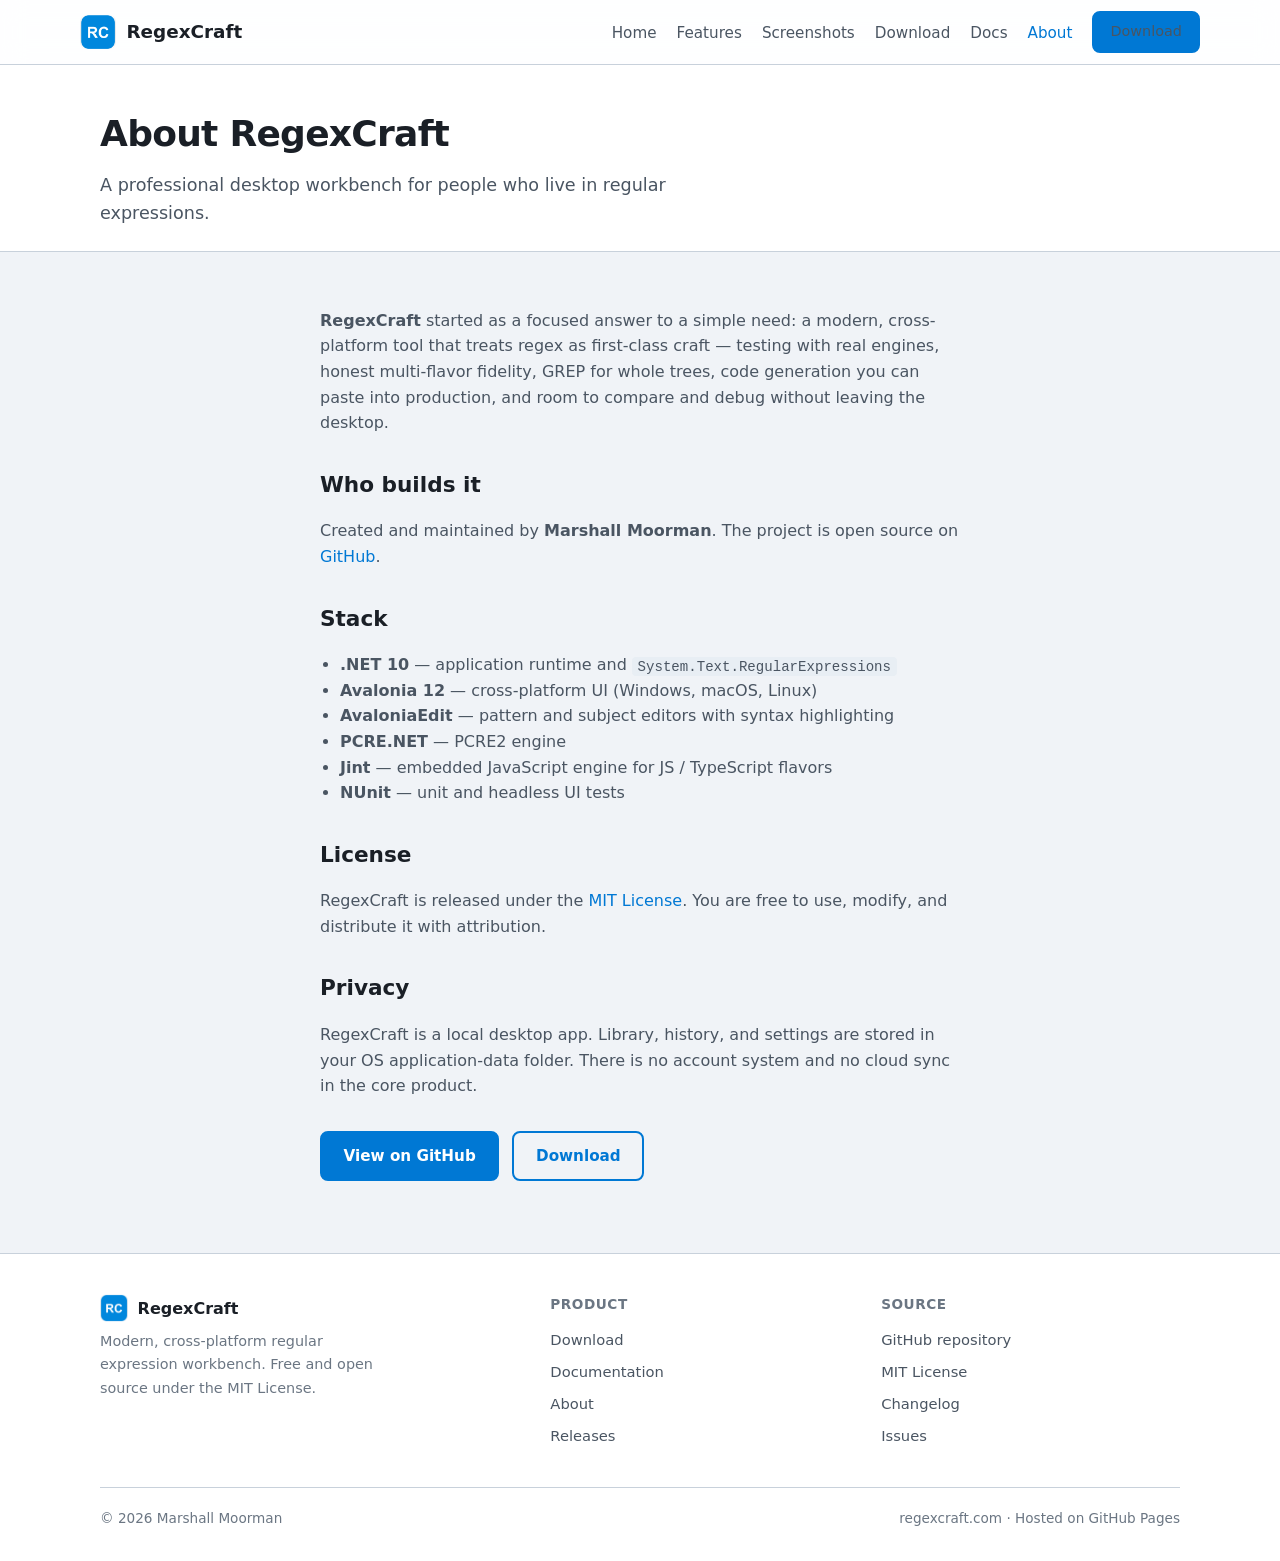
==== website/about.html @ 45ff3987 "Phase 12 complete: regexcraft.com website on GitHub Pages + setup docs Add static site under website" ====
<!DOCTYPE html>
<html lang="en">
<head>
  <meta charset="utf-8" />
  <meta name="viewport" content="width=device-width, initial-scale=1" />
  <title>About — RegexCraft</title>
  <meta name="description" content="About RegexCraft: a modern cross-platform regex workbench by Marshall Moorman, built with Avalonia and .NET, open source under MIT." />
  <meta name="theme-color" content="#0078D4" />
  <link rel="icon" type="image/png" href="assets/favicon.png" />
  <link rel="stylesheet" href="styles.css" />
</head>
<body>
  <header class="site-header">
    <div class="container nav">
      <a class="nav-brand" href="index.html">
        <img src="assets/favicon.png" alt="" width="36" height="36" />
        RegexCraft
      </a>
      <button class="nav-toggle" type="button" aria-label="Menu" aria-expanded="false" data-nav-toggle>☰</button>
      <ul class="nav-links" data-nav-links>
        <li><a href="index.html">Home</a></li>
        <li><a href="index.html#features">Features</a></li>
        <li><a href="index.html#screenshots">Screenshots</a></li>
        <li><a href="download.html">Download</a></li>
        <li><a href="docs.html">Docs</a></li>
        <li><a href="about.html" aria-current="page">About</a></li>
        <li class="nav-cta"><a class="btn btn-primary" href="https://github.com/MarshallMoorman/RegexCraft/releases/latest">Download</a></li>
      </ul>
    </div>
  </header>

  <main>
    <div class="page-hero">
      <div class="container">
        <h1>About RegexCraft</h1>
        <p>A professional desktop workbench for people who live in regular expressions.</p>
      </div>
    </div>

    <div class="page-content">
      <div class="container prose">
        <p>
          <strong>RegexCraft</strong> started as a focused answer to a simple need: a modern, cross-platform tool
          that treats regex as first-class craft — testing with real engines, honest multi-flavor fidelity,
          GREP for whole trees, code generation you can paste into production, and room to compare and debug
          without leaving the desktop.
        </p>

        <h2>Who builds it</h2>
        <p>
          Created and maintained by <strong>Marshall Moorman</strong>.
          The project is open source on
          <a href="https://github.com/MarshallMoorman/RegexCraft">GitHub</a>.
        </p>

        <h2>Stack</h2>
        <ul>
          <li><strong>.NET 10</strong> — application runtime and <code>System.Text.RegularExpressions</code></li>
          <li><strong>Avalonia 12</strong> — cross-platform UI (Windows, macOS, Linux)</li>
          <li><strong>AvaloniaEdit</strong> — pattern and subject editors with syntax highlighting</li>
          <li><strong>PCRE.NET</strong> — PCRE2 engine</li>
          <li><strong>Jint</strong> — embedded JavaScript engine for JS / TypeScript flavors</li>
          <li><strong>NUnit</strong> — unit and headless UI tests</li>
        </ul>

        <h2>License</h2>
        <p>
          RegexCraft is released under the
          <a href="https://github.com/MarshallMoorman/RegexCraft/blob/main/LICENSE">MIT License</a>.
          You are free to use, modify, and distribute it with attribution.
        </p>

        <h2>Privacy</h2>
        <p>
          RegexCraft is a local desktop app. Library, history, and settings are stored in your OS application-data
          folder. There is no account system and no cloud sync in the core product.
        </p>

        <p style="margin-top: 2rem;">
          <a class="btn btn-primary" href="https://github.com/MarshallMoorman/RegexCraft">View on GitHub</a>
          <a class="btn btn-secondary" href="download.html" style="margin-left: 0.5rem;">Download</a>
        </p>
      </div>
    </div>
  </main>

  <footer class="site-footer">
    <div class="container">
      <div class="footer-grid">
        <div class="footer-col">
          <div class="footer-brand">
            <img src="assets/favicon.png" alt="" width="28" height="28" />
            RegexCraft
          </div>
          <p>Modern, cross-platform regular expression workbench. Free and open source under the MIT License.</p>
        </div>
        <div class="footer-col">
          <h4>Product</h4>
          <ul>
            <li><a href="download.html">Download</a></li>
            <li><a href="docs.html">Documentation</a></li>
            <li><a href="about.html">About</a></li>
            <li><a href="https://github.com/MarshallMoorman/RegexCraft/releases">Releases</a></li>
          </ul>
        </div>
        <div class="footer-col">
          <h4>Source</h4>
          <ul>
            <li><a href="https://github.com/MarshallMoorman/RegexCraft">GitHub repository</a></li>
            <li><a href="https://github.com/MarshallMoorman/RegexCraft/blob/main/LICENSE">MIT License</a></li>
            <li><a href="https://github.com/MarshallMoorman/RegexCraft/blob/main/docs/CHANGELOG.md">Changelog</a></li>
            <li><a href="https://github.com/MarshallMoorman/RegexCraft/issues">Issues</a></li>
          </ul>
        </div>
      </div>
      <div class="footer-bottom">
        <span>© 2026 Marshall Moorman</span>
        <span><a href="https://regexcraft.com">regexcraft.com</a> · Hosted on GitHub Pages</span>
      </div>
    </div>
  </footer>

  <script>
    (function () {
      var toggle = document.querySelector("[data-nav-toggle]");
      var links = document.querySelector("[data-nav-links]");
      if (!toggle || !links) return;
      toggle.addEventListener("click", function () {
        var open = links.classList.toggle("open");
        toggle.setAttribute("aria-expanded", open ? "true" : "false");
      });
    })();
  </script>
</body>
</html>
---- website/styles.css ----
/* RegexCraft public site — Microsoft-style blue palette (matches app Themes/Colors.axaml) */

:root {
  --primary-blue: #0078d4;
  --primary-blue-hover: #106ebe;
  --primary-blue-pressed: #005a9e;
  --accent-blue: #00a4ef;
  --accent-blue-soft: #e5f3ff;
  --bg-primary: #f0f3f7;
  --bg-secondary: #ffffff;
  --bg-tertiary: #e8eef4;
  --border-subtle: #c8d1db;
  --border-strong: #7a8b9c;
  --text-primary: #1a1f26;
  --text-secondary: #4a5562;
  --text-muted: #6b7683;
  --text-on-primary: #ffffff;
  --success: #1a7f37;
  --shadow-sm: 0 1px 3px rgba(26, 31, 38, 0.08);
  --shadow-md: 0 4px 16px rgba(26, 31, 38, 0.1);
  --shadow-lg: 0 12px 40px rgba(0, 120, 212, 0.12);
  --radius: 10px;
  --radius-lg: 16px;
  --max-width: 1120px;
  --font: "Segoe UI", system-ui, -apple-system, BlinkMacSystemFont, "Helvetica Neue", Arial, sans-serif;
  --font-mono: "Cascadia Code", "SF Mono", "Consolas", "Liberation Mono", monospace;
}

@media (prefers-color-scheme: dark) {
  :root {
    --bg-primary: #0f1419;
    --bg-secondary: #1a2332;
    --bg-tertiary: #243044;
    --border-subtle: #3a4a5c;
    --border-strong: #6b7c8f;
    --text-primary: #e8eef4;
    --text-secondary: #b0bcc8;
    --text-muted: #8a96a3;
    --accent-blue-soft: #0d2a45;
    --shadow-sm: 0 1px 3px rgba(0, 0, 0, 0.3);
    --shadow-md: 0 4px 16px rgba(0, 0, 0, 0.35);
    --shadow-lg: 0 12px 40px rgba(0, 0, 0, 0.4);
  }
}

*,
*::before,
*::after {
  box-sizing: border-box;
}

html {
  scroll-behavior: smooth;
}

body {
  margin: 0;
  font-family: var(--font);
  font-size: 16px;
  line-height: 1.6;
  color: var(--text-primary);
  background: var(--bg-primary);
  -webkit-font-smoothing: antialiased;
}

img {
  max-width: 100%;
  height: auto;
  display: block;
}

a {
  color: var(--primary-blue);
  text-decoration: none;
}

a:hover {
  color: var(--primary-blue-hover);
  text-decoration: underline;
}

/* ——— Layout ——— */

.container {
  width: 100%;
  max-width: var(--max-width);
  margin: 0 auto;
  padding: 0 1.25rem;
}

/* ——— Header / Nav ——— */

.site-header {
  position: sticky;
  top: 0;
  z-index: 100;
  background: color-mix(in srgb, var(--bg-secondary) 92%, transparent);
  backdrop-filter: blur(12px);
  -webkit-backdrop-filter: blur(12px);
  border-bottom: 1px solid var(--border-subtle);
}

.nav {
  display: flex;
  align-items: center;
  justify-content: space-between;
  gap: 1rem;
  min-height: 64px;
  padding: 0.5rem 0;
}

.nav-brand {
  display: flex;
  align-items: center;
  gap: 0.65rem;
  color: var(--text-primary);
  font-weight: 700;
  font-size: 1.15rem;
  text-decoration: none;
}

.nav-brand:hover {
  color: var(--primary-blue);
  text-decoration: none;
}

.nav-brand img {
  width: 36px;
  height: 36px;
  border-radius: 8px;
}

.nav-links {
  display: flex;
  align-items: center;
  gap: 0.25rem 1.25rem;
  list-style: none;
  margin: 0;
  padding: 0;
}

.nav-links a {
  color: var(--text-secondary);
  font-weight: 500;
  font-size: 0.95rem;
  text-decoration: none;
  padding: 0.35rem 0;
}

.nav-links a:hover,
.nav-links a[aria-current="page"] {
  color: var(--primary-blue);
}

.nav-toggle {
  display: none;
  background: none;
  border: 1px solid var(--border-subtle);
  border-radius: 8px;
  padding: 0.4rem 0.65rem;
  color: var(--text-primary);
  cursor: pointer;
  font-size: 1.1rem;
  line-height: 1;
}

@media (max-width: 720px) {
  .nav-toggle {
    display: block;
  }

  .nav-links {
    display: none;
    position: absolute;
    top: 64px;
    left: 0;
    right: 0;
    flex-direction: column;
    align-items: stretch;
    background: var(--bg-secondary);
    border-bottom: 1px solid var(--border-subtle);
    padding: 0.75rem 1.25rem 1rem;
    gap: 0;
    box-shadow: var(--shadow-md);
  }

  .nav-links.open {
    display: flex;
  }

  .nav-links li {
    border-bottom: 1px solid var(--border-subtle);
  }

  .nav-links a {
    display: block;
    padding: 0.75rem 0;
  }

  .nav-links .nav-cta {
    margin-top: 0.5rem;
    text-align: center;
  }
}

/* ——— Buttons ——— */

.btn {
  display: inline-flex;
  align-items: center;
  justify-content: center;
  gap: 0.4rem;
  padding: 0.7rem 1.35rem;
  font-family: inherit;
  font-size: 0.95rem;
  font-weight: 600;
  border-radius: 8px;
  border: 2px solid transparent;
  cursor: pointer;
  text-decoration: none;
  transition: background 0.15s, border-color 0.15s, color 0.15s, box-shadow 0.15s;
  white-space: nowrap;
}

.btn:hover {
  text-decoration: none;
}

.btn-primary {
  background: var(--primary-blue);
  color: var(--text-on-primary);
  border-color: var(--primary-blue);
}

.btn-primary:hover {
  background: var(--primary-blue-hover);
  border-color: var(--primary-blue-hover);
  color: var(--text-on-primary);
  box-shadow: var(--shadow-md);
}

.btn-secondary {
  background: transparent;
  color: var(--primary-blue);
  border-color: var(--primary-blue);
}

.btn-secondary:hover {
  background: var(--accent-blue-soft);
  color: var(--primary-blue-hover);
}

.btn-ghost {
  background: transparent;
  color: var(--text-secondary);
  border-color: var(--border-subtle);
}

.btn-ghost:hover {
  border-color: var(--border-strong);
  color: var(--text-primary);
}

.btn-lg {
  padding: 0.9rem 1.75rem;
  font-size: 1.05rem;
}

.nav-cta .btn {
  padding: 0.45rem 1rem;
  font-size: 0.9rem;
}

/* ——— Hero ——— */

.hero {
  padding: 3.5rem 0 3rem;
  background:
    radial-gradient(ellipse 80% 60% at 70% 0%, color-mix(in srgb, var(--primary-blue) 12%, transparent), transparent),
    var(--bg-primary);
}

.hero-grid {
  display: grid;
  grid-template-columns: 1fr 1.1fr;
  gap: 2.5rem;
  align-items: center;
}

@media (max-width: 900px) {
  .hero-grid {
    grid-template-columns: 1fr;
    gap: 2rem;
  }
}

.hero-badge {
  display: inline-block;
  font-size: 0.8rem;
  font-weight: 600;
  color: var(--primary-blue);
  background: var(--accent-blue-soft);
  border: 1px solid color-mix(in srgb, var(--primary-blue) 25%, transparent);
  padding: 0.25rem 0.75rem;
  border-radius: 999px;
  margin-bottom: 1rem;
  letter-spacing: 0.02em;
}

.hero h1 {
  margin: 0 0 1rem;
  font-size: clamp(2rem, 4.5vw, 2.75rem);
  font-weight: 750;
  line-height: 1.15;
  letter-spacing: -0.02em;
  color: var(--text-primary);
}

.hero-lead {
  margin: 0 0 1.75rem;
  font-size: 1.15rem;
  color: var(--text-secondary);
  max-width: 36rem;
}

.hero-actions {
  display: flex;
  flex-wrap: wrap;
  gap: 0.75rem;
  margin-bottom: 1.25rem;
}

.hero-meta {
  font-size: 0.9rem;
  color: var(--text-muted);
}

.hero-meta code {
  font-family: var(--font-mono);
  font-size: 0.85em;
  background: var(--bg-tertiary);
  padding: 0.1rem 0.4rem;
  border-radius: 4px;
}

.hero-shot {
  border-radius: var(--radius-lg);
  overflow: hidden;
  box-shadow: var(--shadow-lg);
  border: 1px solid var(--border-subtle);
  background: var(--bg-secondary);
}

.hero-shot img {
  width: 100%;
}

/* ——— Sections ——— */

section {
  padding: 3.5rem 0;
}

.section-alt {
  background: var(--bg-secondary);
  border-top: 1px solid var(--border-subtle);
  border-bottom: 1px solid var(--border-subtle);
}

.section-header {
  text-align: center;
  max-width: 640px;
  margin: 0 auto 2.5rem;
}

.section-header h2 {
  margin: 0 0 0.65rem;
  font-size: clamp(1.6rem, 3vw, 2rem);
  font-weight: 700;
  letter-spacing: -0.02em;
}

.section-header p {
  margin: 0;
  color: var(--text-secondary);
  font-size: 1.05rem;
}

/* ——— Feature cards ——— */

.feature-grid {
  display: grid;
  grid-template-columns: repeat(auto-fill, minmax(250px, 1fr));
  gap: 1.25rem;
}

.feature-card {
  background: var(--bg-secondary);
  border: 1px solid var(--border-subtle);
  border-radius: var(--radius);
  padding: 1.35rem 1.4rem;
  box-shadow: var(--shadow-sm);
  transition: border-color 0.15s, box-shadow 0.15s;
}

.section-alt .feature-card {
  background: var(--bg-primary);
}

.feature-card:hover {
  border-color: color-mix(in srgb, var(--primary-blue) 40%, var(--border-subtle));
  box-shadow: var(--shadow-md);
}

.feature-icon {
  display: inline-flex;
  align-items: center;
  justify-content: center;
  width: 40px;
  height: 40px;
  border-radius: 10px;
  background: var(--accent-blue-soft);
  color: var(--primary-blue);
  font-weight: 700;
  font-size: 0.85rem;
  margin-bottom: 0.85rem;
  font-family: var(--font-mono);
}

.feature-card h3 {
  margin: 0 0 0.4rem;
  font-size: 1.05rem;
  font-weight: 650;
}

.feature-card p {
  margin: 0;
  font-size: 0.92rem;
  color: var(--text-secondary);
  line-height: 1.55;
}

/* ——— Screenshots gallery ——— */

.gallery {
  display: grid;
  grid-template-columns: repeat(2, 1fr);
  gap: 1.25rem;
}

@media (max-width: 700px) {
  .gallery {
    grid-template-columns: 1fr;
  }
}

.gallery-item {
  background: var(--bg-secondary);
  border: 1px solid var(--border-subtle);
  border-radius: var(--radius);
  overflow: hidden;
  box-shadow: var(--shadow-sm);
}

.gallery-item img {
  width: 100%;
  aspect-ratio: 16 / 10;
  object-fit: cover;
  object-position: top left;
  background: var(--bg-tertiary);
}

.gallery-item figcaption {
  padding: 0.65rem 1rem;
  font-size: 0.88rem;
  color: var(--text-secondary);
  border-top: 1px solid var(--border-subtle);
}

/* ——— Engines table ——— */

.engines-wrap {
  overflow-x: auto;
  border: 1px solid var(--border-subtle);
  border-radius: var(--radius);
  background: var(--bg-secondary);
  box-shadow: var(--shadow-sm);
}

table.engines {
  width: 100%;
  border-collapse: collapse;
  font-size: 0.92rem;
}

table.engines th,
table.engines td {
  padding: 0.75rem 1rem;
  text-align: left;
  border-bottom: 1px solid var(--border-subtle);
}

table.engines th {
  background: var(--bg-tertiary);
  font-weight: 650;
  color: var(--text-primary);
  white-space: nowrap;
}

table.engines tr:last-child td {
  border-bottom: none;
}

table.engines td {
  color: var(--text-secondary);
}

.badge {
  display: inline-block;
  font-size: 0.75rem;
  font-weight: 650;
  padding: 0.15rem 0.5rem;
  border-radius: 999px;
  letter-spacing: 0.02em;
}

.badge-full {
  background: color-mix(in srgb, var(--success) 18%, transparent);
  color: var(--success);
}

.badge-high {
  background: var(--accent-blue-soft);
  color: var(--primary-blue);
}

.badge-approx {
  background: var(--bg-tertiary);
  color: var(--text-muted);
}

/* ——— CTA band ——— */

.cta-band {
  background: linear-gradient(135deg, var(--primary-blue) 0%, #005a9e 100%);
  color: var(--text-on-primary);
  padding: 3rem 0;
  text-align: center;
}

.cta-band h2 {
  margin: 0 0 0.5rem;
  font-size: 1.75rem;
  color: inherit;
}

.cta-band p {
  margin: 0 0 1.5rem;
  opacity: 0.92;
  font-size: 1.05rem;
}

.cta-band .btn-primary {
  background: var(--bg-secondary);
  color: var(--primary-blue);
  border-color: var(--bg-secondary);
}

.cta-band .btn-primary:hover {
  background: var(--accent-blue-soft);
  border-color: var(--accent-blue-soft);
  color: var(--primary-blue-pressed);
}

.cta-band .btn-secondary {
  color: var(--text-on-primary);
  border-color: rgba(255, 255, 255, 0.55);
}

.cta-band .btn-secondary:hover {
  background: rgba(255, 255, 255, 0.12);
  color: var(--text-on-primary);
}

.cta-band .hero-actions {
  justify-content: center;
  margin-bottom: 0;
}

/* ——— Page hero (inner pages) ——— */

.page-hero {
  padding: 2.5rem 0 1.5rem;
  border-bottom: 1px solid var(--border-subtle);
  background: var(--bg-secondary);
}

.page-hero h1 {
  margin: 0 0 0.5rem;
  font-size: clamp(1.75rem, 3.5vw, 2.25rem);
  letter-spacing: -0.02em;
}

.page-hero p {
  margin: 0;
  color: var(--text-secondary);
  font-size: 1.1rem;
  max-width: 40rem;
}

.page-content {
  padding: 2.5rem 0 3.5rem;
}

/* ——— Download cards ——— */

.platform-grid {
  display: grid;
  grid-template-columns: repeat(auto-fill, minmax(220px, 1fr));
  gap: 1rem;
  margin: 1.5rem 0 2rem;
}

.platform-card {
  background: var(--bg-secondary);
  border: 1px solid var(--border-subtle);
  border-radius: var(--radius);
  padding: 1.25rem;
  box-shadow: var(--shadow-sm);
}

.platform-card h3 {
  margin: 0 0 0.35rem;
  font-size: 1rem;
}

.platform-card p {
  margin: 0 0 0.75rem;
  font-size: 0.88rem;
  color: var(--text-muted);
  font-family: var(--font-mono);
}

.note-box {
  background: var(--accent-blue-soft);
  border: 1px solid color-mix(in srgb, var(--primary-blue) 22%, transparent);
  border-radius: var(--radius);
  padding: 1.15rem 1.35rem;
  margin: 1.5rem 0;
  color: var(--text-secondary);
  font-size: 0.95rem;
}

.note-box strong {
  color: var(--text-primary);
}

/* ——— Docs list ——— */

.doc-list {
  list-style: none;
  margin: 0;
  padding: 0;
  display: grid;
  gap: 0.65rem;
}

.doc-list a {
  display: flex;
  align-items: flex-start;
  gap: 0.85rem;
  padding: 1rem 1.15rem;
  background: var(--bg-secondary);
  border: 1px solid var(--border-subtle);
  border-radius: var(--radius);
  text-decoration: none;
  color: inherit;
  transition: border-color 0.15s, box-shadow 0.15s;
}

.doc-list a:hover {
  border-color: color-mix(in srgb, var(--primary-blue) 45%, var(--border-subtle));
  box-shadow: var(--shadow-sm);
  text-decoration: none;
}

.doc-list .doc-title {
  font-weight: 650;
  color: var(--primary-blue);
  margin-bottom: 0.15rem;
}

.doc-list .doc-desc {
  font-size: 0.9rem;
  color: var(--text-secondary);
}

/* ——— About prose ——— */

.prose {
  max-width: 680px;
}

.prose h2 {
  margin: 2rem 0 0.75rem;
  font-size: 1.35rem;
}

.prose p,
.prose li {
  color: var(--text-secondary);
}

.prose ul {
  padding-left: 1.25rem;
}

.prose code {
  font-family: var(--font-mono);
  font-size: 0.88em;
  background: var(--bg-tertiary);
  padding: 0.1rem 0.35rem;
  border-radius: 4px;
}

/* ——— Footer ——— */

.site-footer {
  background: var(--bg-secondary);
  border-top: 1px solid var(--border-subtle);
  padding: 2.5rem 0 2rem;
  margin-top: auto;
}

.footer-grid {
  display: grid;
  grid-template-columns: 1.4fr 1fr 1fr;
  gap: 2rem;
  margin-bottom: 2rem;
}

@media (max-width: 700px) {
  .footer-grid {
    grid-template-columns: 1fr;
    gap: 1.5rem;
  }
}

.footer-brand {
  display: flex;
  align-items: center;
  gap: 0.6rem;
  font-weight: 700;
  margin-bottom: 0.5rem;
  color: var(--text-primary);
}

.footer-brand img {
  width: 28px;
  height: 28px;
  border-radius: 6px;
}

.footer-col p {
  margin: 0;
  font-size: 0.9rem;
  color: var(--text-muted);
  max-width: 280px;
}

.footer-col h4 {
  margin: 0 0 0.65rem;
  font-size: 0.85rem;
  text-transform: uppercase;
  letter-spacing: 0.04em;
  color: var(--text-muted);
}

.footer-col ul {
  list-style: none;
  margin: 0;
  padding: 0;
}

.footer-col li {
  margin-bottom: 0.4rem;
}

.footer-col a {
  color: var(--text-secondary);
  font-size: 0.92rem;
  text-decoration: none;
}

.footer-col a:hover {
  color: var(--primary-blue);
}

.footer-bottom {
  padding-top: 1.25rem;
  border-top: 1px solid var(--border-subtle);
  display: flex;
  flex-wrap: wrap;
  gap: 0.75rem 1.5rem;
  justify-content: space-between;
  font-size: 0.85rem;
  color: var(--text-muted);
}

.footer-bottom a {
  color: var(--text-muted);
}

.footer-bottom a:hover {
  color: var(--primary-blue);
}
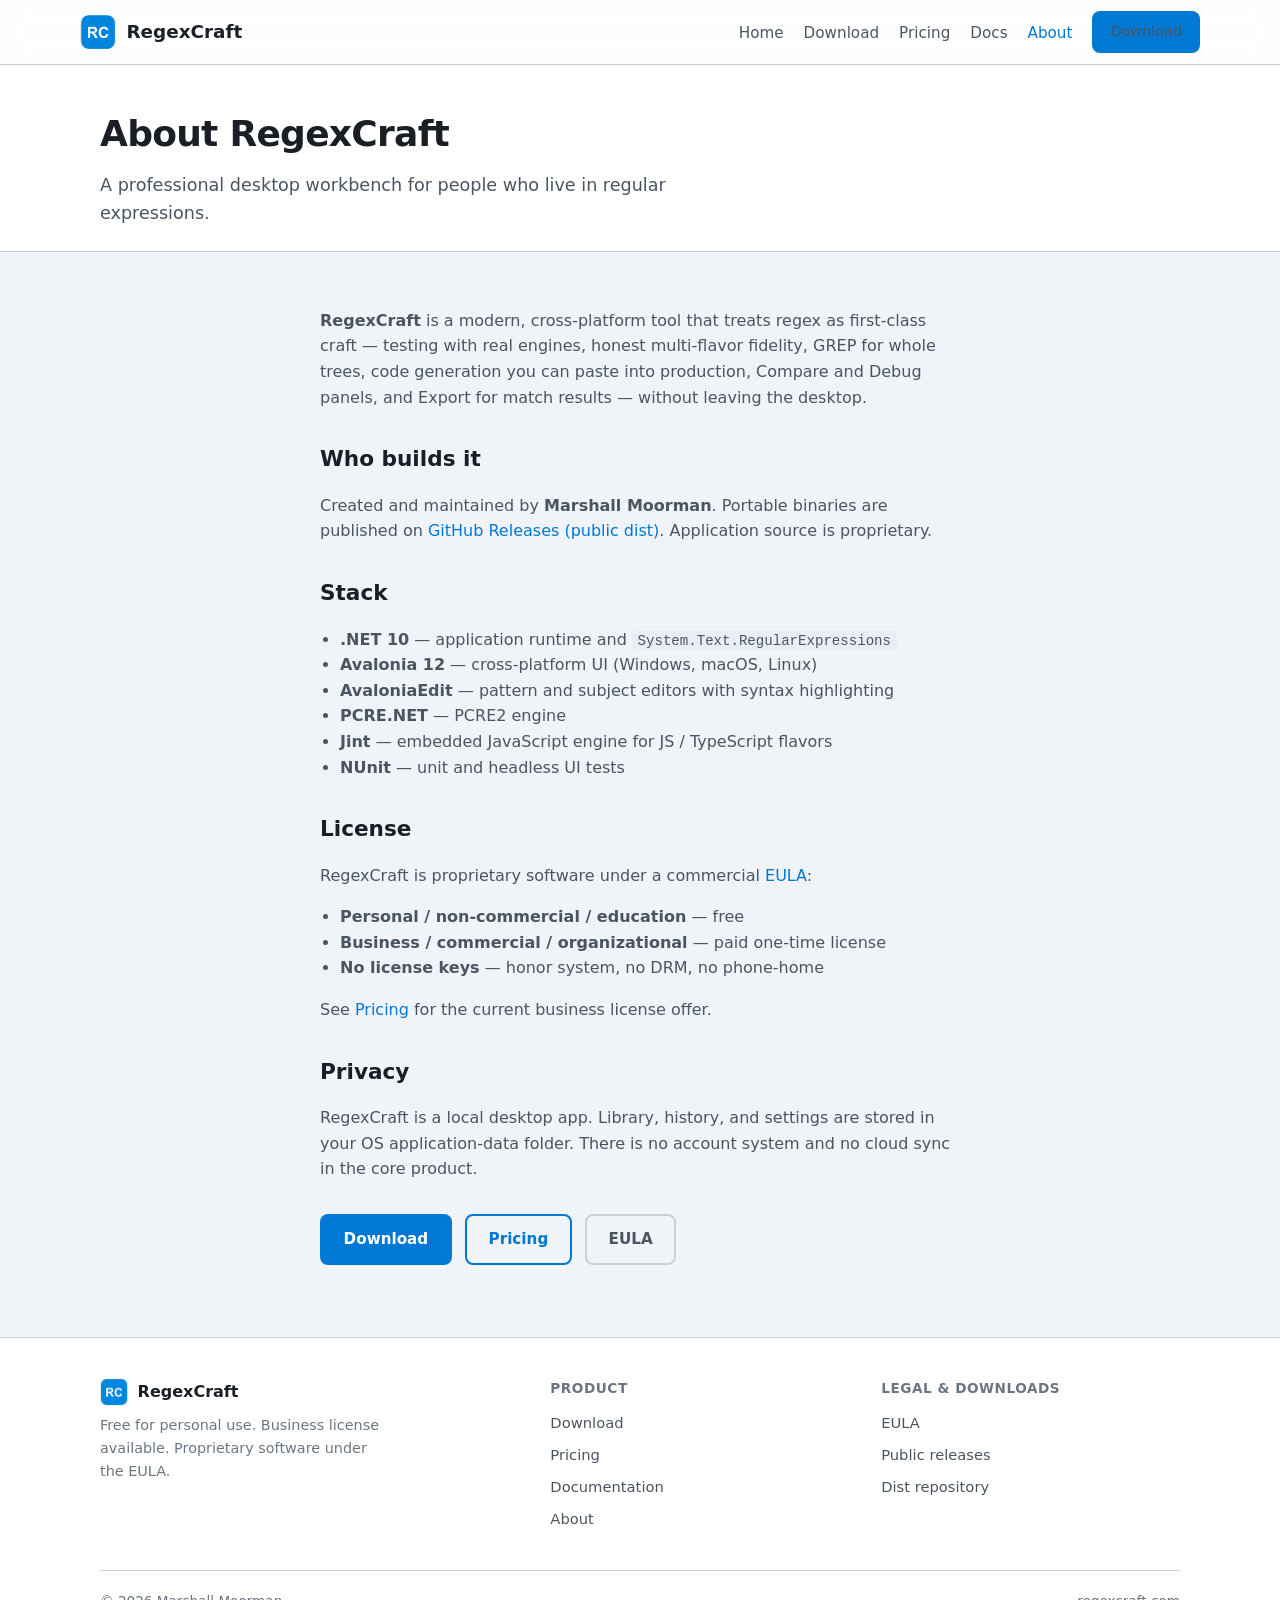
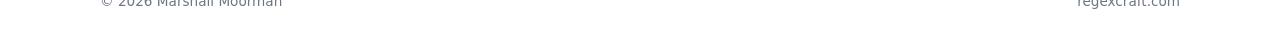
==== commit 5aaeac6b: "Phase 13 complete: monorepo + Actions public dist/site, commercial EULA (no keys), Export — 1.2.0" ====
--- a/website/about.html
+++ b/website/about.html
@@ -4,7 +4,7 @@
   <meta charset="utf-8" />
   <meta name="viewport" content="width=device-width, initial-scale=1" />
   <title>About — RegexCraft</title>
-  <meta name="description" content="About RegexCraft: a modern cross-platform regex workbench by Marshall Moorman, built with Avalonia and .NET, open source under MIT." />
+  <meta name="description" content="About RegexCraft: a modern cross-platform regex workbench by Marshall Moorman. Free personal use; paid business license." />
   <meta name="theme-color" content="#0078D4" />
   <link rel="icon" type="image/png" href="assets/favicon.png" />
   <link rel="stylesheet" href="styles.css" />
@@ -19,12 +19,11 @@
       <button class="nav-toggle" type="button" aria-label="Menu" aria-expanded="false" data-nav-toggle>☰</button>
       <ul class="nav-links" data-nav-links>
         <li><a href="index.html">Home</a></li>
-        <li><a href="index.html#features">Features</a></li>
-        <li><a href="index.html#screenshots">Screenshots</a></li>
         <li><a href="download.html">Download</a></li>
+        <li><a href="pricing.html">Pricing</a></li>
         <li><a href="docs.html">Docs</a></li>
         <li><a href="about.html" aria-current="page">About</a></li>
-        <li class="nav-cta"><a class="btn btn-primary" href="https://github.com/MarshallMoorman/RegexCraft/releases/latest">Download</a></li>
+        <li class="nav-cta"><a class="btn btn-primary" href="https://github.com/MarshallMoorman/RegexCraft-Releases/releases/latest">Download</a></li>
       </ul>
     </div>
   </header>
@@ -40,17 +39,17 @@
     <div class="page-content">
       <div class="container prose">
         <p>
-          <strong>RegexCraft</strong> started as a focused answer to a simple need: a modern, cross-platform tool
-          that treats regex as first-class craft — testing with real engines, honest multi-flavor fidelity,
-          GREP for whole trees, code generation you can paste into production, and room to compare and debug
-          without leaving the desktop.
+          <strong>RegexCraft</strong> is a modern, cross-platform tool that treats regex as first-class craft —
+          testing with real engines, honest multi-flavor fidelity, GREP for whole trees, code generation you can
+          paste into production, Compare and Debug panels, and Export for match results — without leaving the desktop.
         </p>
 
         <h2>Who builds it</h2>
         <p>
           Created and maintained by <strong>Marshall Moorman</strong>.
-          The project is open source on
-          <a href="https://github.com/MarshallMoorman/RegexCraft">GitHub</a>.
+          Portable binaries are published on
+          <a href="https://github.com/MarshallMoorman/RegexCraft-Releases">GitHub Releases (public dist)</a>.
+          Application source is proprietary.
         </p>
 
         <h2>Stack</h2>
@@ -65,10 +64,15 @@
 
         <h2>License</h2>
         <p>
-          RegexCraft is released under the
-          <a href="https://github.com/MarshallMoorman/RegexCraft/blob/main/LICENSE">MIT License</a>.
-          You are free to use, modify, and distribute it with attribution.
+          RegexCraft is proprietary software under a commercial
+          <a href="eula.html">EULA</a>:
         </p>
+        <ul>
+          <li><strong>Personal / non-commercial / education</strong> — free</li>
+          <li><strong>Business / commercial / organizational</strong> — paid one-time license</li>
+          <li><strong>No license keys</strong> — honor system, no DRM, no phone-home</li>
+        </ul>
+        <p>See <a href="pricing.html">Pricing</a> for the current business license offer.</p>
 
         <h2>Privacy</h2>
         <p>
@@ -77,8 +81,9 @@
         </p>
 
         <p style="margin-top: 2rem;">
-          <a class="btn btn-primary" href="https://github.com/MarshallMoorman/RegexCraft">View on GitHub</a>
-          <a class="btn btn-secondary" href="download.html" style="margin-left: 0.5rem;">Download</a>
+          <a class="btn btn-primary" href="download.html">Download</a>
+          <a class="btn btn-secondary" href="pricing.html" style="margin-left: 0.5rem;">Pricing</a>
+          <a class="btn btn-ghost" href="eula.html" style="margin-left: 0.5rem;">EULA</a>
         </p>
       </div>
     </div>
@@ -92,30 +97,29 @@
             <img src="assets/favicon.png" alt="" width="28" height="28" />
             RegexCraft
           </div>
-          <p>Modern, cross-platform regular expression workbench. Free and open source under the MIT License.</p>
+          <p>Free for personal use. Business license available. Proprietary software under the EULA.</p>
         </div>
         <div class="footer-col">
           <h4>Product</h4>
           <ul>
             <li><a href="download.html">Download</a></li>
+            <li><a href="pricing.html">Pricing</a></li>
             <li><a href="docs.html">Documentation</a></li>
             <li><a href="about.html">About</a></li>
-            <li><a href="https://github.com/MarshallMoorman/RegexCraft/releases">Releases</a></li>
           </ul>
         </div>
         <div class="footer-col">
-          <h4>Source</h4>
+          <h4>Legal &amp; downloads</h4>
           <ul>
-            <li><a href="https://github.com/MarshallMoorman/RegexCraft">GitHub repository</a></li>
-            <li><a href="https://github.com/MarshallMoorman/RegexCraft/blob/main/LICENSE">MIT License</a></li>
-            <li><a href="https://github.com/MarshallMoorman/RegexCraft/blob/main/docs/CHANGELOG.md">Changelog</a></li>
-            <li><a href="https://github.com/MarshallMoorman/RegexCraft/issues">Issues</a></li>
+            <li><a href="eula.html">EULA</a></li>
+            <li><a href="https://github.com/MarshallMoorman/RegexCraft-Releases/releases">Public releases</a></li>
+            <li><a href="https://github.com/MarshallMoorman/RegexCraft-Releases">Dist repository</a></li>
           </ul>
         </div>
       </div>
       <div class="footer-bottom">
         <span>© 2026 Marshall Moorman</span>
-        <span><a href="https://regexcraft.com">regexcraft.com</a> · Hosted on GitHub Pages</span>
+        <span><a href="https://regexcraft.com">regexcraft.com</a></span>
       </div>
     </div>
   </footer>
